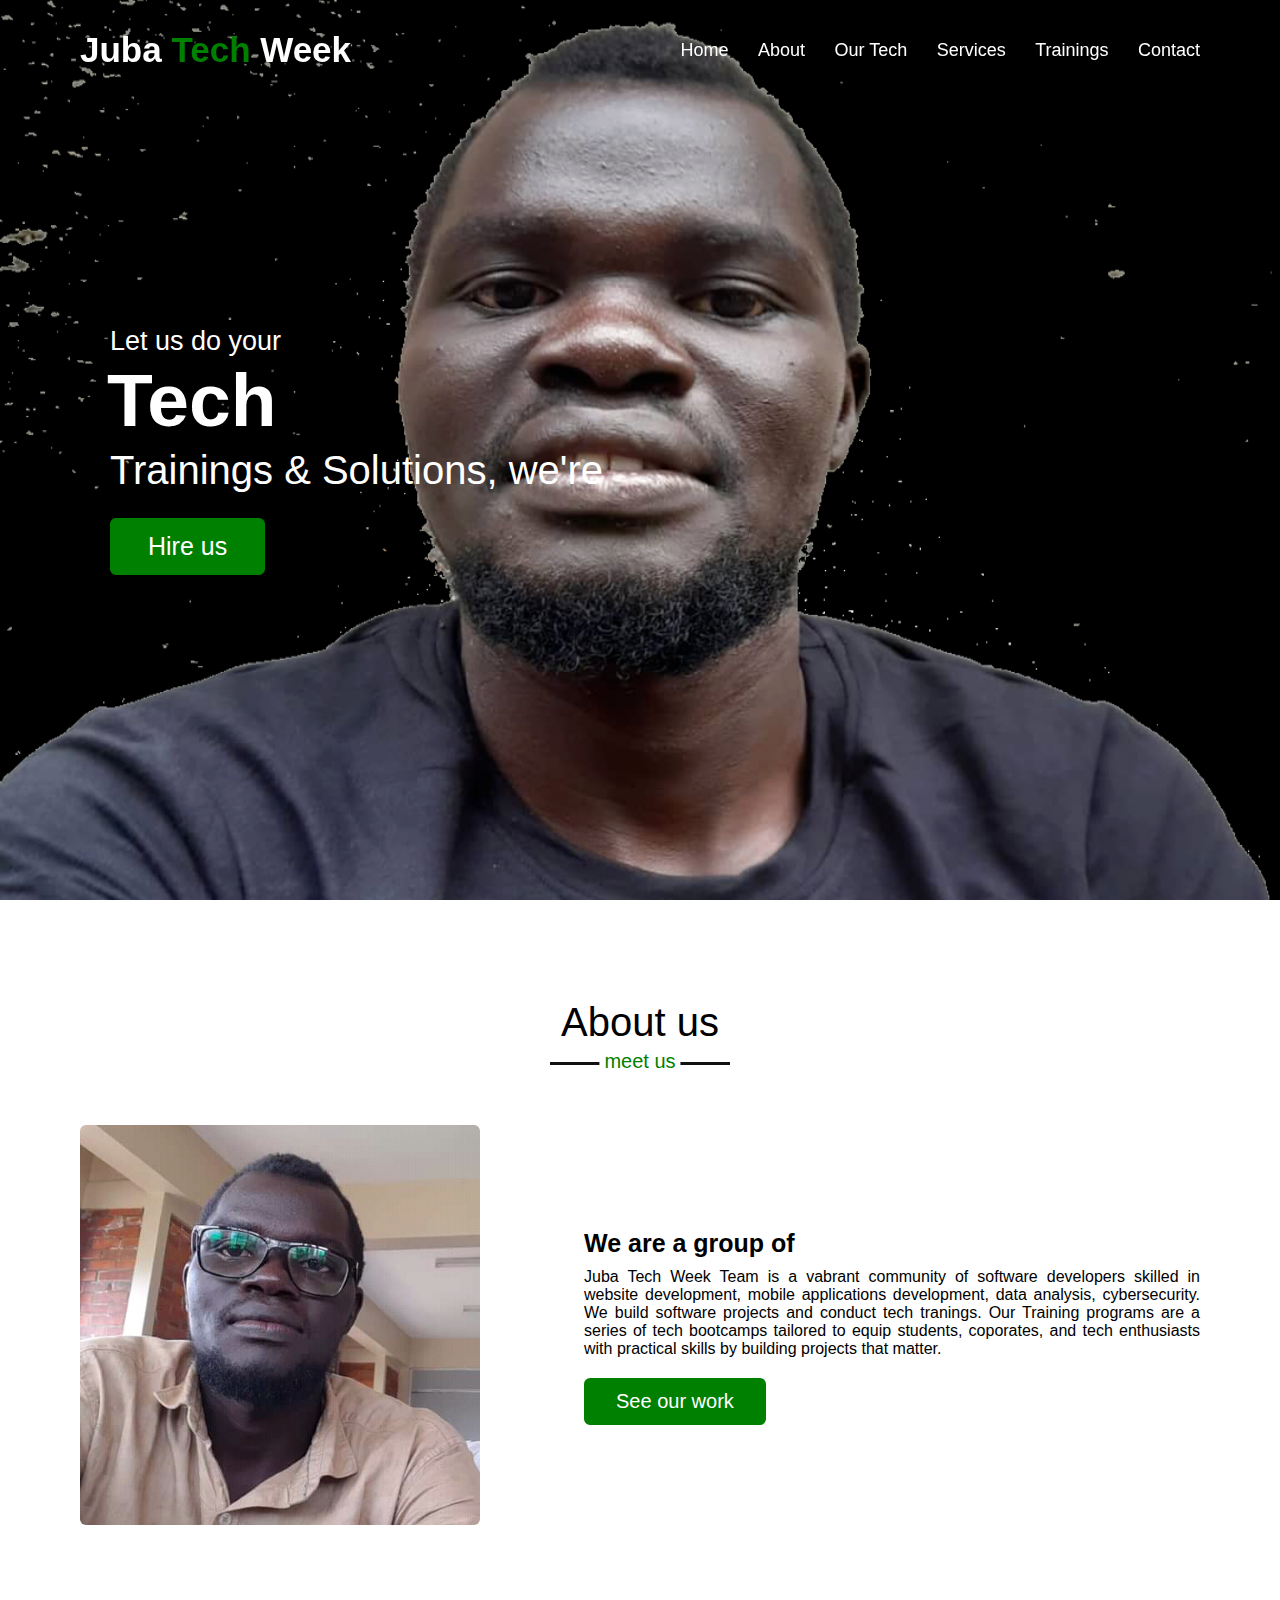
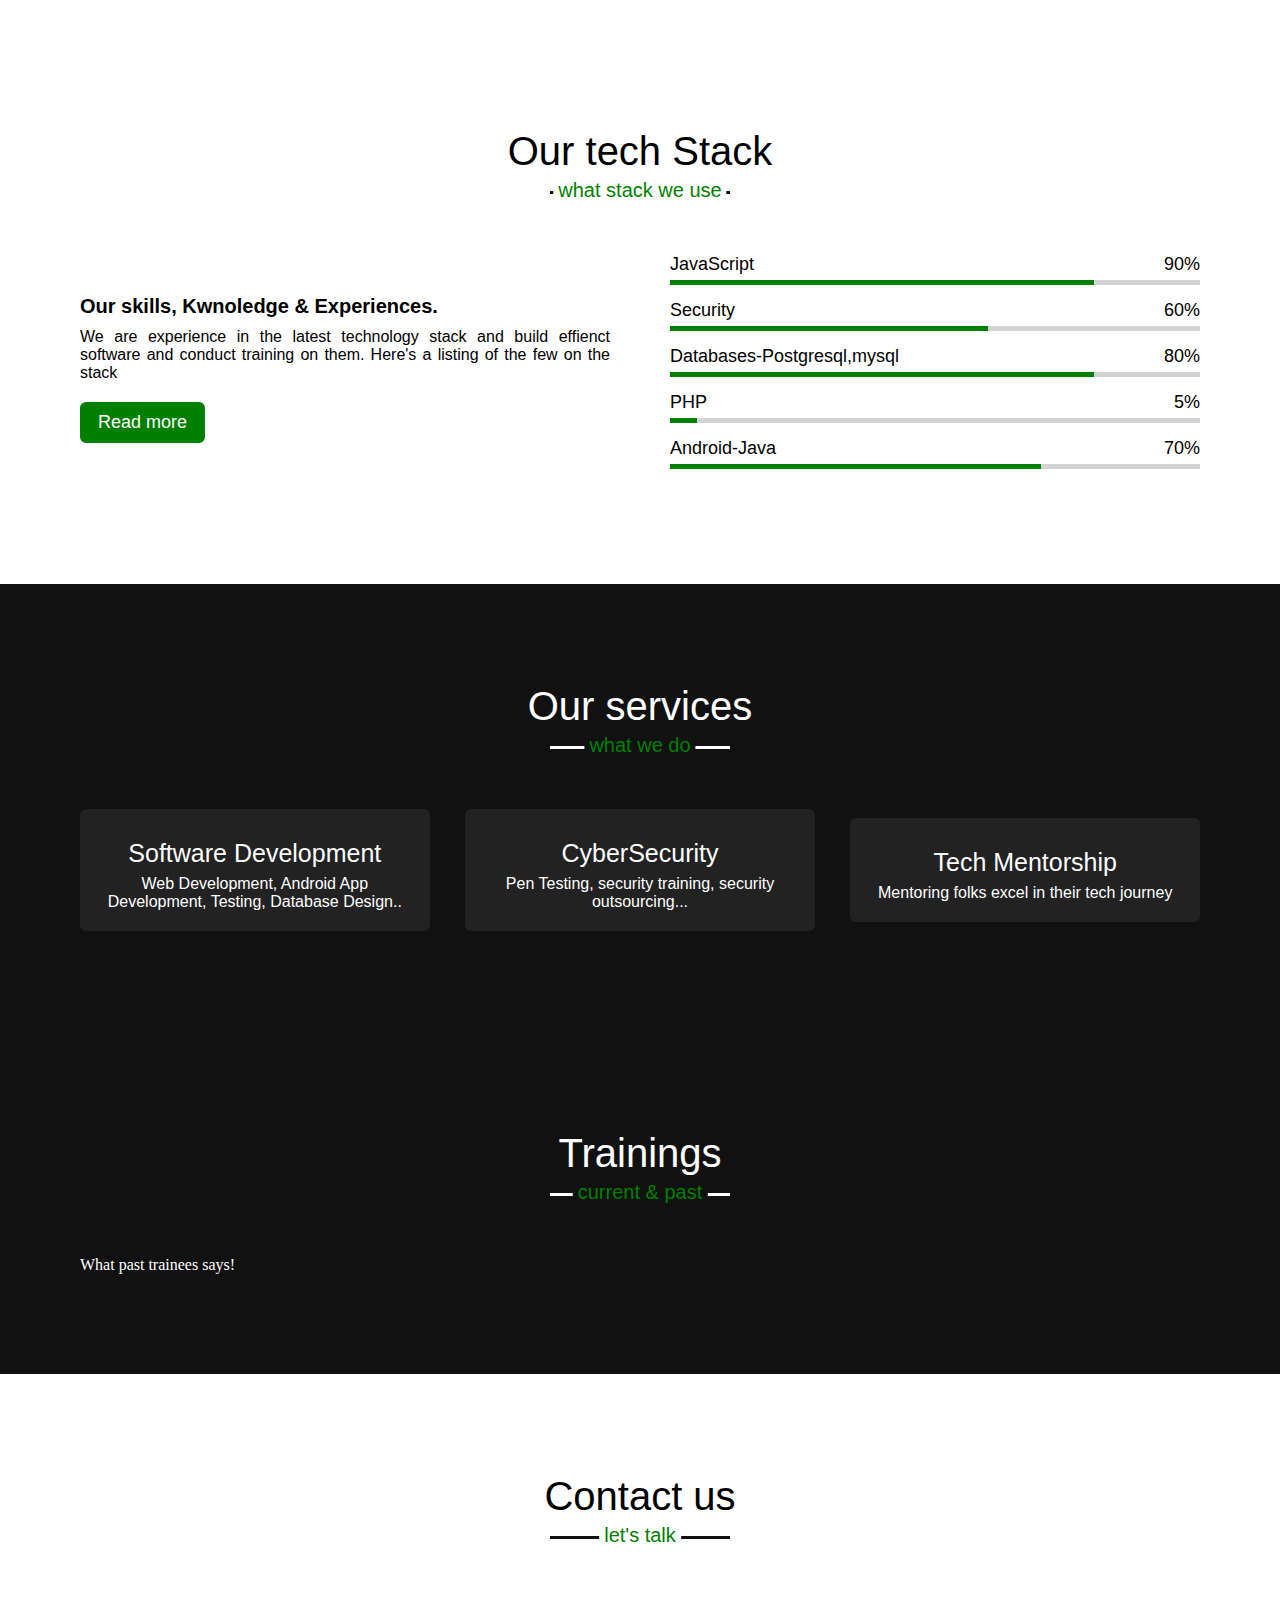
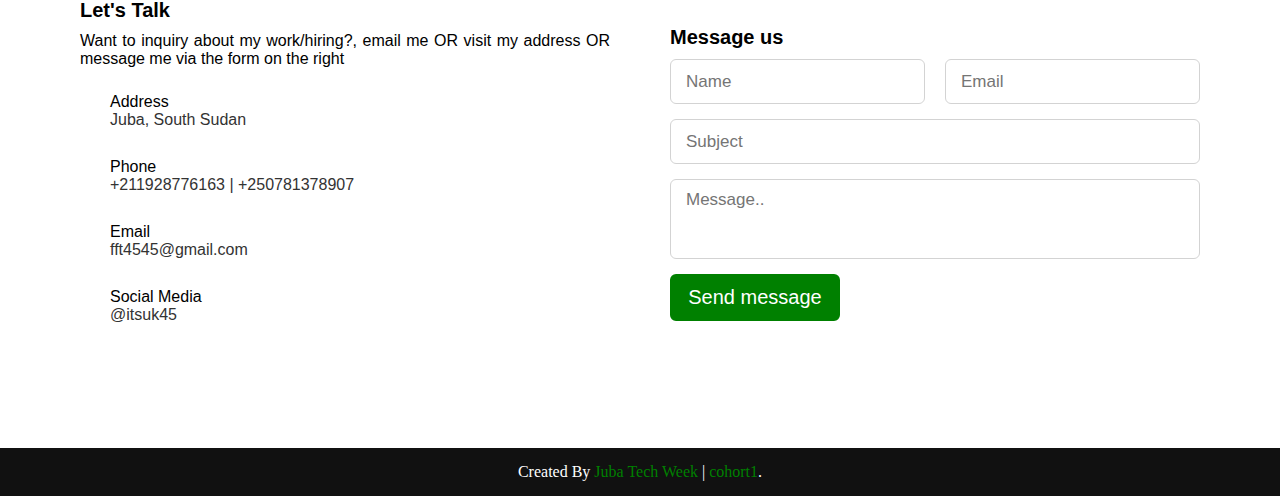
==== index.html @ 0231dffd "change file to redesign a company profile" ====
<!DOCTYPE html>
<!-- Created By Juba Tech Week Team -->
<html lang="en">
<head>
    <meta charset="UTF-8">
    <meta name="viewport" content="width=device-width, initial-scale=1.0">
    <title>Juba Tech Week</title>
    <link rel="stylesheet" href="styles.css">
    <!-- jquery links -->
    <script src="https://kit.fontawesome.com/a076d05399.js"></script>
    <script src="https://code.jquery.com/jquery-3.5.1.min.js"></script>
    <script src="https://cdnjs.cloudflare.com/ajax/libs/typed.js/2.0.11/typed.min.js"></script>
    <script src="https://cdnjs.cloudflare.com/ajax/libs/waypoints/4.0.1/jquery.waypoints.min.js"></script>
    <script src="https://cdnjs.cloudflare.com/ajax/libs/OwlCarousel2/2.3.4/owl.carousel.min.js"></script>
    <link rel="stylesheet" href="https://cdnjs.cloudflare.com/ajax/libs/OwlCarousel2/2.3.4/assets/owl.carousel.min.css">

</head>
<body>
    <div class="scroll-up-btn">
        <i class="fas fa-angle-up"></i>
    </div>
    <nav class="navbar">
        <div class="max-width">
            <div class="logo"><a href="#">Juba <span>Tech </span>Week<br> </a></div>
            <ul class="menu">
                <li><a href="#home" class="menu-btn">Home</a></li>
                <li><a href="#about" class="menu-btn">About</a></li>
                <li><a href="#skills" class="menu-btn">Our Tech</a></li>
                <li><a href="#services" class="menu-btn">Services</a></li>
                <li><a href="#teams" class="menu-btn">Trainings</a></li>
                <li><a href="#contact" class="menu-btn">Contact</a></li>
            </ul>
            <div class="menu-btn">
                <i class="fas fa-bars"></i>
            </div>
        </div>
    </nav>

    <!-- home section start -->
    <section class="home" id="home">
        <div class="max-width">
            <div class="home-content">
                <div class="text-1">Let us do your </div>
                <div class="text-2">Tech</div>
                <div class="text-3">Trainings & Solutions, we're <span class="typing"></span></div>
                <a href="#contact">Hire us</a>
            </div>
        </div>
    </section>

    <!-- about section start -->
    <section class="about" id="about">
        <div class="max-width">
            <h2 class="title">About us</h2>
            <div class="about-content">
                <div class="column left">
                    <img src="images/kose.jpg" alt="">
                </div>
                <div class="column right">
                    <div class="text">We are a group of <span class="typing-2"></span></div>
                    <p>Juba Tech Week Team is a vabrant community of software developers skilled in website development, mobile applications development, data analysis, cybersecurity.
                    We build software projects and conduct tech tranings. Our Training programs are a series of tech bootcamps tailored to equip students, coporates, and tech enthusiasts with practical skills by building projects that matter.</p>
                    <a href="#">See our work</a>
                </div>
            </div>
        </div>
    </section>

    <!-- skills section start -->
    <section class="skills" id="skills">
        <div class="max-width">
            <h2 class="title">Our tech Stack</h2>
            <div class="skills-content">
                <div class="column left">
                    <div class="text">Our skills, Kwnoledge & Experiences.</div>
                    <p>We are experience in the latest technology stack and build effienct software and conduct training on them. Here's a listing of the few on the stack </p>
                    <a href="#">Read more</a>
                </div>
                <div class="column right">
                    <div class="bars">
                        <div class="info">
                            <span>JavaScript</span>
                            <span>90%</span>
                        </div>
                        <div class="line js"></div>
                    </div>
                    <div class="bars">
                        <div class="info">
                            <span>Security</span>
                            <span>60%</span>
                        </div>
                        <div class="line css"></div>
                    </div>
                    <div class="bars">
                        <div class="info">
                            <span>Databases-Postgresql,mysql</span>
                            <span>80%</span>
                        </div>
                        <div class="line js"></div>
                    </div>
                    <div class="bars">
                        <div class="info">
                            <span>PHP</span>
                            <span>5%</span>
                        </div>
                        <div class="line php"></div>
                    </div>
                    <div class="bars">
                        <div class="info">
                            <span>Android-Java</span>
                            <span>70%</span>
                        </div>
                        <div class="line mysql"></div>
                    </div>
                </div>
            </div>
        </div>
    </section>

        <!-- services section start -->
        <section class="services" id="services">
            <div class="max-width">
                <h2 class="title">Our services</h2>
                <div class="serv-content">
                    <div class="card">
                        <div class="box">
                            <i class="fas fa-code"></i>
                            <div class="text">Software Development</div>
                            <p>Web Development, Android App Development, Testing, Database Design..</p>
                        </div>
                    </div>
                    <div class="card">
                        <div class="box">
                            <i class="fas fa-chart-line"></i>
                            <div class="text">CyberSecurity</div>
                            <p>Pen Testing, security training, security outsourcing...</p>
                        </div>
                    </div>
                    <div class="card">
                        <div class="box">
                            <i class="fas fa-paint-brush"></i>
                            <div class="text">Tech Mentorship</div>
                            <p>Mentoring folks excel in their tech journey</p>
                        </div>
                    </div>
                   </div>
                </div>
            </div>
        </section>

        <!-- teams section start -->
    <section class="teams" id="teams">
      <div class="max-width">
          <h2 class="title">Trainings</h2>
          <div>What past trainees says!</div>
          <div class="carousel owl-carousel">
              <div class="card">
                  <div class="box">
                      <img src="images/martin.jpg" alt="">
                      <div class="text">Martin Taban Aggrey</div>
                      <p><q><i>Learning to code is really having in-advent effect of teaching you how to think critically</i></q></p>
                  </div>
              </div>
              <div class="card">
                  <div class="box">
                      <img src="images/Maquor.jpg" alt="">
                      <div class="text">Sammson Anyuon Anyar</div>
                      <p><q><i>Meeting Juba Tech Week Program was my great pleasure. It was a very amazing learning session that I shall always cherish because it has built alot on my basics in programming</i></q></p>
                  </div>
              </div>
              <div class="card">
                  <div class="box">
                      <img src="images/john.jpg" alt="">
                      <div class="text">John Macur Mabor</div>
                      <p><q><i>I am glad to attend this training . The training was very interesting and has value to your career.</i></q></p>
                  </div>
              </div>
              <div class="card">
                  <div class="box">
                      <img src="images/james.jpg" alt="">
                      <div class="text">Salah James</div>
                      <p>Lorem ipsum dolor sit amet consectetur adipisicing elit.</p>
                  </div>
              </div>
              <div class="card">
                  <div class="box">
                      <img src="images/albino.jpg" alt="">
                      <div class="text">Albino</div>
                      <p>Lorem ipsum dolor sit amet consectetur adipisicing elit.</p>
                  </div>
              </div>
              <div class="card">
                  <div class="box">
                      <img src="images/maria.jpg" alt="">
                      <div class="text">Maria</div>
                      <p>Lorem ipsum dolor sit amet consectetur adipisicing elit.</p>
                  </div>
              </div>
          </div>
      </div>
  </section>


    <!-- contact section start -->
    <section class="contact" id="contact">
        <div class="max-width">
            <h2 class="title">Contact us</h2>
            <div class="contact-content">
                <div class="column left">
                    <div class="text">Let's Talk</div>
                    <p>Want to inquiry about my work/hiring?, email me OR visit my address OR message me via the form on the right</p>
                    <div class="icons">
                        <div class="row">
                            <i class="fas fa-map-marker-alt"></i>
                            <div class="info">
                                <div class="head">Address</div>
                                <div class="sub-title">Juba, South Sudan</div>
                            </div>
                        </div>
                        <div class="row">
                            <i class="fas fa-mobile"></i>
                            <div class="info">
                                <div class="head">Phone</div>
                                <div class="sub-title">+211928776163 | +250781378907 </div>
                            </div>
                        </div>
                        <div class="row">
                            <i class="fas fa-envelope"></i>
                            <div class="info">
                                <div class="head">Email</div>
                                <div class="sub-title">fft4545@gmail.com</div>
                            </div>
                        </div>
                        <div class="row">
                            <i class="fas fa-social"></i>
                            <div class="info">
                                <div class="head">Social Media</div>
                                <div class="sub-title">@itsuk45</div>
                            </div>
                        </div>
                    </div>
                </div>
                <div class="column right">
                    <div class="text">Message us</div>
                    <form action="#">
                        <div class="fields">
                            <div class="field name">
                                <input type="text" placeholder="Name" required>
                            </div>
                            <div class="field email">
                                <input type="email" placeholder="Email" required>
                            </div>
                        </div>
                        <div class="field">
                            <input type="text" placeholder="Subject" required>
                        </div>
                        <div class="field textarea">
                            <textarea cols="30" rows="10" placeholder="Message.." required></textarea>
                        </div>
                        <div class="button">
                            <button type="submit">Send message</button>
                        </div>
                    </form>
                </div>
            </div>
        </div>
    </section>

    <!-- footer section start -->
    <footer>
        <!-- <p id="nameJs"> Kose</p> -->
        <span>Created By <a href="#">Juba Tech Week</a> | <span class="far fa-copyright"></span> 
        <span id="year"></span><a> cohort1</a>.</span>
    </footer>
    <!-- internal js -->
    <!-- external js from 02.11.2020.js  file -->
    <!-- <script src="02.11.2020.js"/>
    <script src="10.2020.js"></script> -->
    <script src="scripts.js"></script>
<!--     <script src="04.11.2020.js"></script>
 --></body>
</html>
---- styles.css ----
/*  import google fonts 
@import url('https://fonts.googleapis.com/css2?family=Poppins:wght@400;500;600;700&family=Ubuntu:wght@400;500;700&display=swap');
*/
*{
  margin: 0;
  padding: 0;
  box-sizing: border-box;
  text-decoration: none;
}
html{
  scroll-behavior: smooth;
}


/* all similar content styling codes */
section{
  padding: 100px 0;
}
.max-width{
  max-width: 1300px;
  padding: 0 80px;
  margin: auto;
}
.about, .skills, .services, .contact, .teams footer{
  font-family: 'Poppins', sans-serif;
}
.about .about-content, 
.services .serv-content,
.skills .skills-content,
.contact .contact-content{
  display: flex;
  flex-wrap: wrap;
  align-items: center;
  justify-content: space-between;
}
section .title{
  position: relative;
  text-align: center;
  font-size: 40px;
  font-weight: 500;
  margin-bottom: 60px;
  padding-bottom: 20px;
  font-family: 'Ubuntu', sans-serif;
}
section .title::before{
  content: "";
  position: absolute;
  bottom: 0px;
  left: 50%;
  width: 180px;
  height: 3px;
  background: #111;
  transform: translateX(-50%);
}
section .title::after{
  position: absolute;
  bottom: -8px;
  left: 50%;
  font-size: 20px;
  color: green;
  padding: 0 5px;
  background: #fff;
  transform: translateX(-50%);
}

/* navbar styling */
.navbar{
  position: fixed;
  width: 100%;
  z-index: 999;
  padding: 30px 0;
  font-family: 'Ubuntu', sans-serif;
  transition: all 0.3s ease;
}
.navbar.sticky{
  padding: 15px 0;
  background: green;
}
.navbar .max-width{
  display: flex;
  align-items:center;
  justify-content: space-between;
}
.navbar .logo a{
  color: #fff;
  font-size: 35px;
  font-weight: 600;
}
/*.navbar .logo::after{
  content: "<learn, build, innovate>";
  color: red;
  font-size: 14px;
  margin-left: 20%;
  margin-top: 100px;
  background: yellow;
  padding: 10px;
}*/
.navbar .logo a span{
  color: green;
  transition: all 0.3s ease;
}
.navbar.sticky .logo a span{
  color: #fff;
}
.navbar .menu li{
  list-style: none;
  display: inline-block;
}
.navbar .menu li a{
  display: block;
  color: #fff;
  font-size: 18px;
  font-weight: 500;
  margin-left: 25px;
  transition: color 0.3s ease;
}
.navbar .menu li a:hover{
  color: green;
}
.navbar.sticky .menu li a:hover{
  color: #fff;
}


/* menu btn styling */
.menu-btn{
    color: #fff;
    font-size: 23px;
    cursor: pointer;
    display: none;
}
.scroll-up-btn{
    position: fixed;
    height: 45px;
    width: 42px;
    background: green;
    right: 30px;
    bottom: 10px;
    text-align: center;
    line-height: 45px;
    color: #fff;
    z-index: 9999;
    font-size: 30px;
    border-radius: 6px;
    border-bottom-width: 2px;
    cursor: pointer;
    opacity: 0;
    pointer-events: none;
    transition: all 0.3s ease;
}
.scroll-up-btn.show{
    bottom: 30px;
    opacity: 1;
    pointer-events: auto;
}
.scroll-up-btn:hover{
    filter: brightness(90%);
}

/* home section styling */
.home{
  display: flex;
  background: url("images/kosebanner-black.png") no-repeat center;
  background-position-y: 15%;
  height: 100vh;
  color: #fff;
  min-height: 500px;
  background-size:cover;
  background-attachment:fixed;
  font-family: 'Ubuntu', sans-serif;
}
.home .max-width{
  margin: auto 0 auto 30px;
}
.home .home-content .text-1{
  font-size: 27px;
}
.home .home-content .text-2{
  font-size: 75px;
  font-weight: 600;
  margin-left: -3px;
}
.home .home-content .text-3{
  font-size: 40px;
  margin: 5px 0;
}
.home .home-content .text-3 span{
  color: green;
  font-weight: 500;
}
.home .home-content a{
  display: inline-block;
  background: green;
  color: #fff;
  font-size: 25px;
  padding: 12px 36px;
  margin-top: 20px;
  font-weight: 400;
  border-radius: 6px;
  border: 2px solid green;
  transition: all 0.3s ease;
}
.home .home-content a:hover{
  color: green;
  background: none;
}

/* about section styling */
.about .title::after{
  content: "meet us";
}
.about .about-content .left{
  width: 45%;
}
.about .about-content .left img{
  height: 400px;
  width: 400px;
  object-fit: cover;
  border-radius: 6px;
}
.about .about-content .right{
  width: 55%;
}
.about .about-content .right .text{
  font-size: 25px;
  font-weight: 600;
  margin-bottom: 10px;
}
.about .about-content .right .text span{
  color: green;
}
.about .about-content .right p{
  text-align: justify;
}
.about .about-content .right a{
  display: inline-block;
  background: green;
  color: #fff;
  font-size: 20px;
  font-weight: 500;
  padding: 10px 30px;
  margin-top: 20px;
  border-radius: 6px;
  border: 2px solid green;
  transition: all 0.3s ease;
}
.about .about-content .right a:hover{
  color: green;
  background: none;
}

/* skills section styling */

.skills .title::after{
content: "what stack we use";
}
.skills .skills-content .column{
width: calc(50% - 30px);
}
.skills .skills-content .left .text{
font-size: 20px;
font-weight: 600;
margin-bottom: 10px;
}
.skills .skills-content .left p{
text-align: justify;
}
.skills .skills-content .left a{
display: inline-block;
background: green;
color: #fff;
font-size: 18px;
font-weight: 500;
padding: 8px 16px;
margin-top: 20px;
border-radius: 6px;
border: 2px solid green;
transition: all 0.3s ease;
}
.skills .skills-content .left a:hover{
color: green;
background: none;
}
.skills .skills-content .right .bars{
margin-bottom: 15px;
}
.skills .skills-content .right .info{
display: flex;
margin-bottom: 5px;
align-items: center;
justify-content: space-between;
}
.skills .skills-content .right span{
font-weight: 500;
font-size: 18px;
}
.skills .skills-content .right .line{
height: 5px;
width: 100%;
background: lightgrey;
position: relative;
}
.skills .skills-content .right .line::before{
content: "";
position: absolute;
height: 100%;
left: 0;
top: 0;
background: green;
}
.skills-content .right .js::before{
width: 90%;
}
.skills-content .right .css::before{
width: 60%;
}
.skills-content .right .js::before{
width: 80%;
}
.skills-content .right .php::before{
width: 5%;
}
.skills-content .right .mysql::before{
width: 70%;
}


/* services section styling */
.services, .teams{
  color:#fff;
  background: #111;
}
.services .title::before,
.teams .title::before{
  background: #fff;
}
.services .title::after,
.teams .title::after{
  background: #111;
  content: "what we do";
}
.services .serv-content .card{
  width: calc(33% - 20px);
  background: #222;
  text-align: center;
  border-radius: 6px;
  padding: 20px 25px;
  cursor: pointer;
  transition: all 0,3s ease;
}
.services .serv-content .card:hover{
  background: green;
}
.services .serv-content .card .box{
  transition: all 0.3s ease;
}
.services .serv-content .card:hover .box{
  transform: scale(1.05);
}
.services .serv-content .card i{
  font-size: 50px;
  color: green;
  transition: color 0.3s ease;
}
.services .serv-content .card:hover i{
  color: #fff;
}
.services .serv-content .card .text{
  font-size: 25px;
  font-weight: 500;
  margin: 10px 0 7px 0;
}

/* teams section styling */
.teams .title::after{
    content: "current & past";
}
.teams .carousel .card{
    background: #222;
    border-radius: 6px;
    padding: 25px 35px;
    text-align: center;
    overflow: hidden;
    transition: all 0.3s ease;
}
.teams .carousel .card:hover{
    background: green;
}
.teams .carousel .card .box{
    display: flex;
    flex-direction: column;
    align-items: center;
    justify-content: center;
    transition: all 0.3s ease;
}
.teams .carousel .card:hover .box{
    transform: scale(1.05);
}
.teams .carousel .card .text{
    font-size: 25px;
    font-weight: 500;
    margin: 10px 0 7px 0;
}
.teams .carousel .card img{
    height: 150px;
    width: 150px;
    object-fit: cover;
    border-radius: 50%;
    border: 5px solid green;
    transition: all 0.3s ease;
}
.teams .carousel .card:hover img{
    border-color: #fff;
}
.owl-dots{
    text-align: center;
    margin-top: 20px;
}
.owl-dot{
    height: 13px;
    width: 13px;
    margin: 0 5px;
    outline: none!important;
    border-radius: 50%;
    border: 2px solid green!important;
    transition: all 0.3s ease;
}
.owl-dot.active{
    width: 35px;
    border-radius: 14px;
}
.owl-dot.active,
.owl-dot:hover{
    background: green!important;
}


/* contact section styling */
.contact .title::after{
  content: "let's talk";
}
.contact .contact-content .column{
  width: calc(50% - 30px);
}
.contact .contact-content .text{
  font-size: 20px;
  font-weight: 600;
  margin-bottom: 10px;
}
.contact .contact-content .left p{
  text-align: justify;
}
.contact .contact-content .left .icons{
  margin: 10px 0;
}
.contact .contact-content .row{
  display: flex;
  height: 65px;
  align-items: center;
}
.contact .contact-content .row .info{
  margin-left: 30px;
}
.contact .contact-content .row i{
  font-size: 25px;
  color: green;
}
.contact .contact-content .info .head{
  font-weight: 500;
}
.contact .contact-content .info .sub-title{
  color: #333;
}
.contact .right form .fields{
  display: flex;
}
.contact .right form .field,
.contact .right form .fields .field{
  height: 45px;
  width: 100%;
  margin-bottom: 15px;
}
.contact .right form .textarea{
  height: 80px;
  width: 100%;
}
.contact .right form .name{
  margin-right: 10px;
}
.contact .right form .email{
  margin-left: 10px;  
}
.contact .right form .field input,
.contact .right form .textarea textarea{
  height: 100%;
  width: 100%;
  border: 1px solid lightgrey;
  border-radius: 6px;
  outline: none;
  padding: 0 15px;
  font-size: 17px;
  font-family: 'Poppins', sans-serif;
  transition: all 0.3s ease;
}
.contact .right form .field input:focus,
.contact .right form .textarea textarea:focus{
  border-color: #b3b3b3;
}
.contact .right form .textarea textarea{
  padding-top: 10px;
  resize: none;
}
.contact .right form .button{
  height: 47px;
  width: 170px;
}
.contact .right form .button button{
  width: 100%;
  height: 100%;
  border: 2px solid green;
  background: green;
  color: #fff;
  outline: none;
  font-size: 20px;
  font-weight: 500;
  border-radius: 6px;
  cursor: pointer;
  transition: all 0.3s ease;
}
.contact .right form .button button:hover{
  color: green;
  background: none;
}

/* footer section styling */
footer{
  background: #111;
  padding: 15px 23px;
  color: #fff;
  text-align: center;
}
footer span a{
  color: green;
  text-decoration: none;
}
footer span a:hover{
  text-decoration: underline;
}
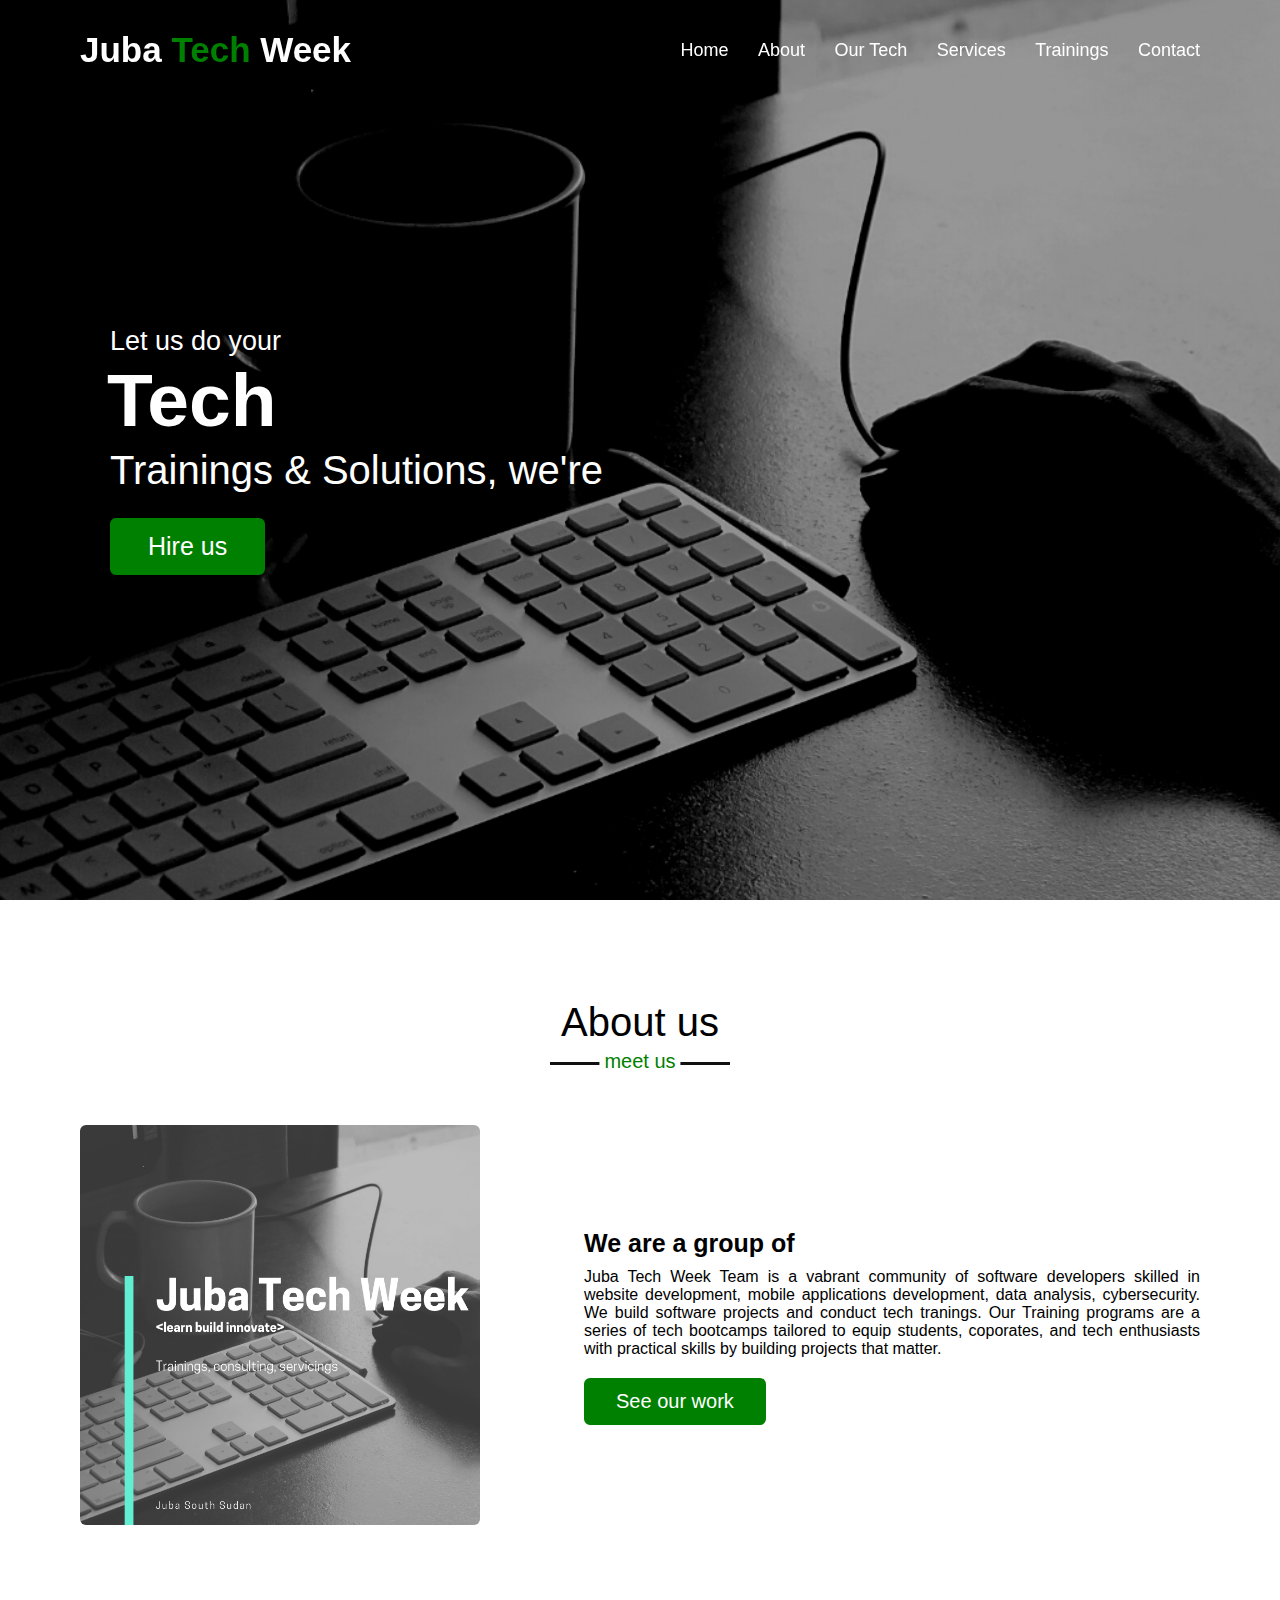
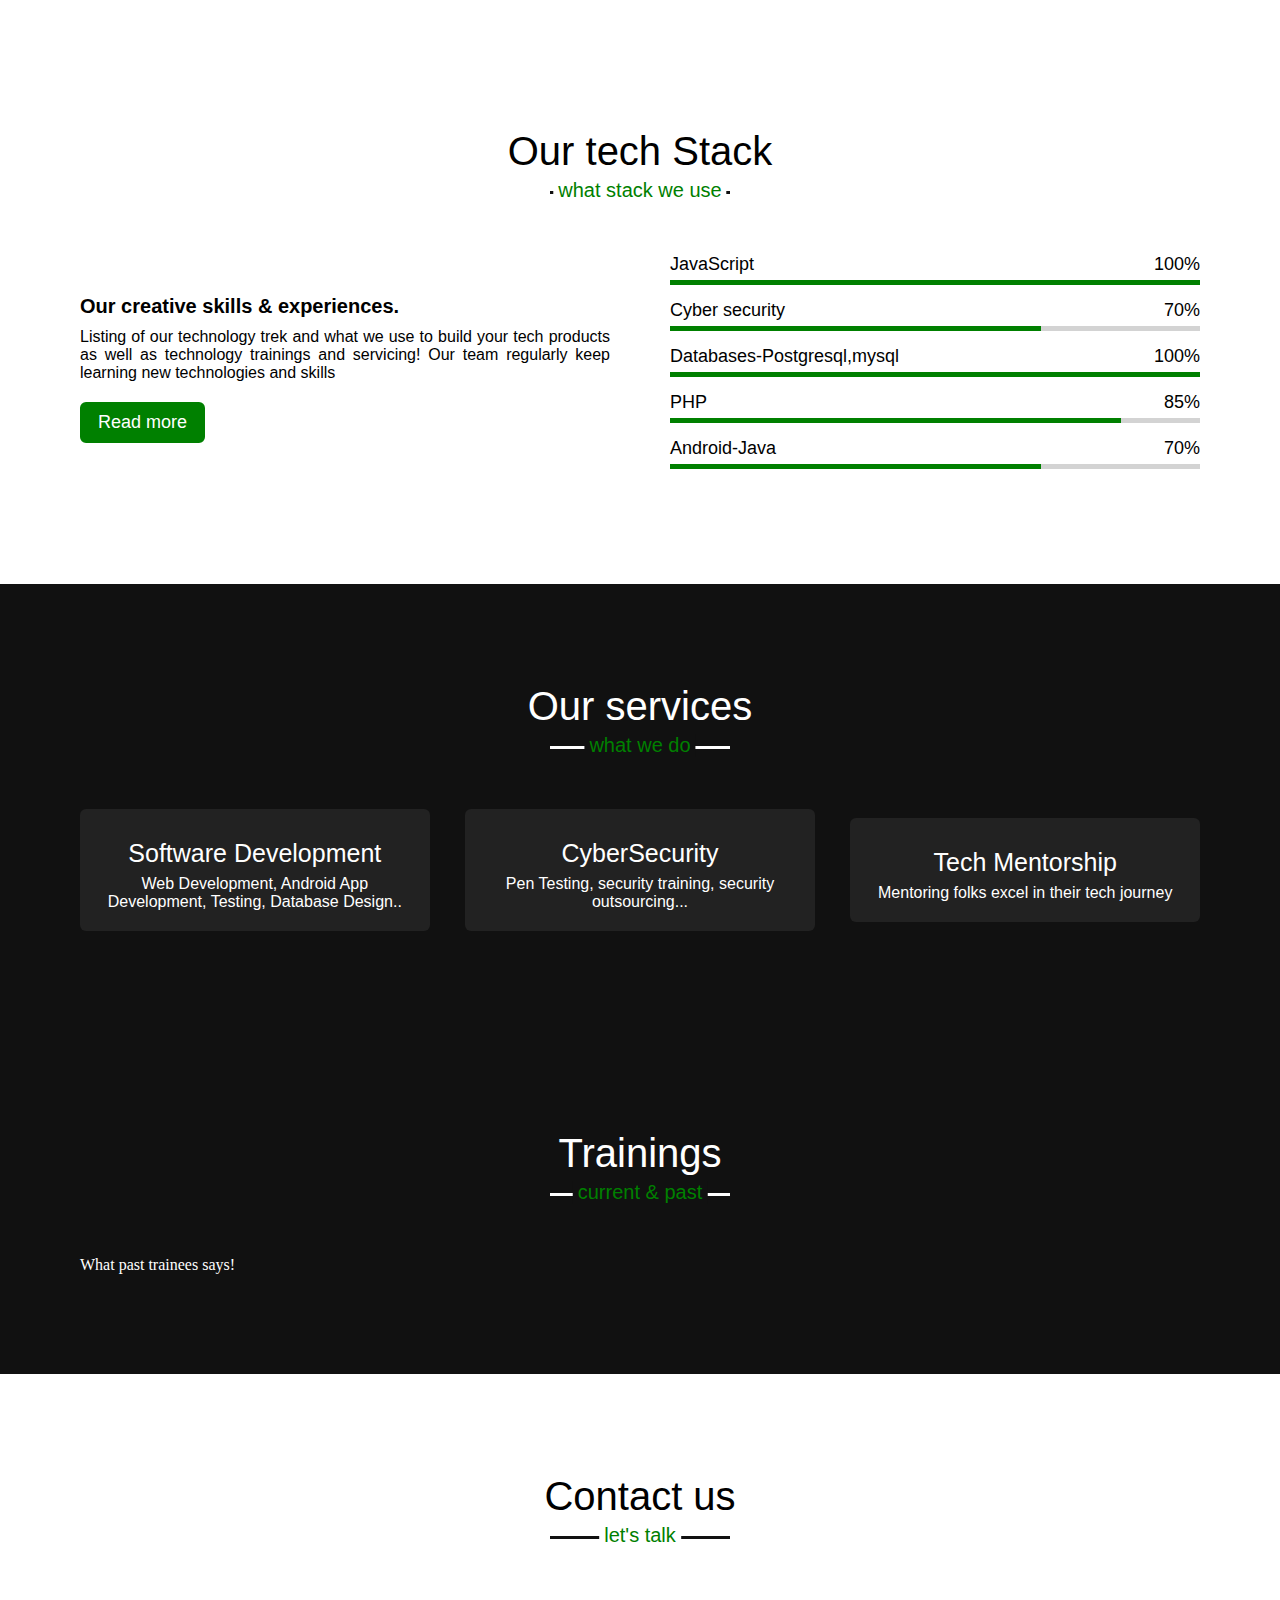
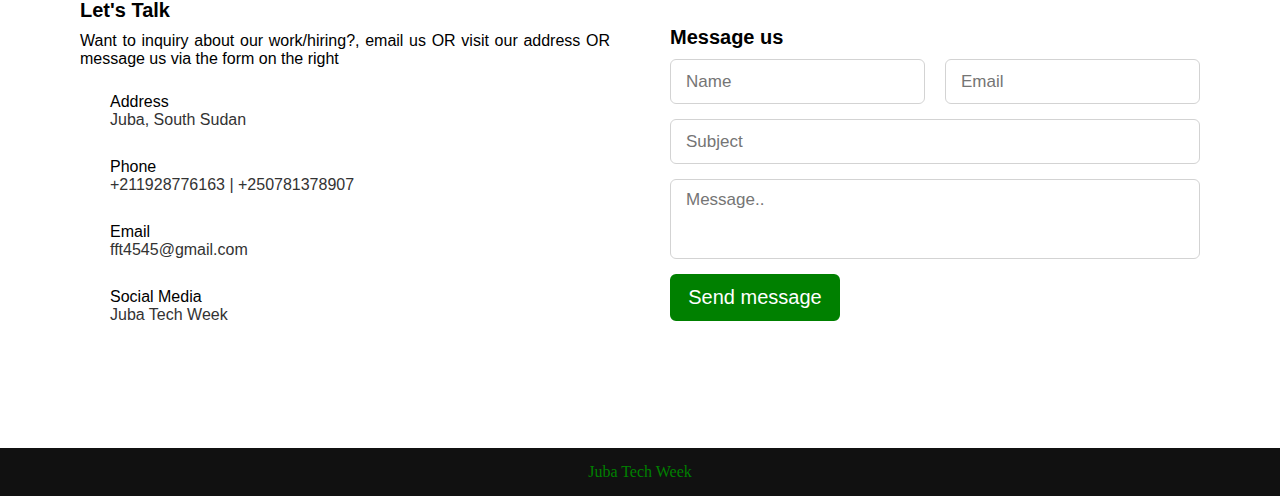
==== commit 923697f6: "redeign the website" ====
--- a/index.html
+++ b/index.html
@@ -54,7 +54,7 @@
             <h2 class="title">About us</h2>
             <div class="about-content">
                 <div class="column left">
-                    <img src="images/kose.jpg" alt="">
+                    <img src="images/jubatechweekcover.png" alt="">
                 </div>
                 <div class="column right">
                     <div class="text">We are a group of <span class="typing-2"></span></div>
@@ -72,36 +72,37 @@
             <h2 class="title">Our tech Stack</h2>
             <div class="skills-content">
                 <div class="column left">
-                    <div class="text">Our skills, Kwnoledge & Experiences.</div>
-                    <p>We are experience in the latest technology stack and build effienct software and conduct training on them. Here's a listing of the few on the stack </p>
+                    <div class="text">Our creative skills & experiences.</div>
+                    <p>Listing of our technology trek and what we use to build your tech products as well as technology trainings and servicing!
+                        Our team regularly keep learning new technologies and skills  </p>
                     <a href="#">Read more</a>
                 </div>
                 <div class="column right">
                     <div class="bars">
                         <div class="info">
                             <span>JavaScript</span>
-                            <span>90%</span>
+                            <span>100%</span>
                         </div>
                         <div class="line js"></div>
                     </div>
                     <div class="bars">
                         <div class="info">
-                            <span>Security</span>
-                            <span>60%</span>
-                        </div>
-                        <div class="line css"></div>
+                            <span>Cyber security</span>
+                            <span>70%</span>
+                        </div>
+                        <div class="line cybersecurity"></div>
                     </div>
                     <div class="bars">
                         <div class="info">
                             <span>Databases-Postgresql,mysql</span>
-                            <span>80%</span>
-                        </div>
-                        <div class="line js"></div>
+                            <span>100%</span>
+                        </div>
+                        <div class="line databases"></div>
                     </div>
                     <div class="bars">
                         <div class="info">
                             <span>PHP</span>
-                            <span>5%</span>
+                            <span>85%</span>
                         </div>
                         <div class="line php"></div>
                     </div>
@@ -110,7 +111,7 @@
                             <span>Android-Java</span>
                             <span>70%</span>
                         </div>
-                        <div class="line mysql"></div>
+                        <div class="line android"></div>
                     </div>
                 </div>
             </div>
@@ -159,21 +160,19 @@
                       <img src="images/martin.jpg" alt="">
                       <div class="text">Martin Taban Aggrey</div>
                       <p><q><i>Learning to code is really having in-advent effect of teaching you how to think critically</i></q></p>
-                  </div>
+                    </div>
               </div>
               <div class="card">
                   <div class="box">
                       <img src="images/Maquor.jpg" alt="">
                       <div class="text">Sammson Anyuon Anyar</div>
-                      <p><q><i>Meeting Juba Tech Week Program was my great pleasure. It was a very amazing learning session that I shall always cherish because it has built alot on my basics in programming</i></q></p>
-                  </div>
+                      <p><q><i>Meeting Juba Tech Week Program was my great pleasure. It was a very amazing learning session that I shall always cherish because it has built alot on my basics in programming</i></q></p>                  </div>
               </div>
               <div class="card">
                   <div class="box">
                       <img src="images/john.jpg" alt="">
                       <div class="text">John Macur Mabor</div>
-                      <p><q><i>I am glad to attend this training . The training was very interesting and has value to your career.</i></q></p>
-                  </div>
+                      <p><q><i>I am glad to attend this training . The training was very interesting and has value to your career.</i></q></p>                  </div>
               </div>
               <div class="card">
                   <div class="box">
@@ -208,7 +207,7 @@
             <div class="contact-content">
                 <div class="column left">
                     <div class="text">Let's Talk</div>
-                    <p>Want to inquiry about my work/hiring?, email me OR visit my address OR message me via the form on the right</p>
+                    <p>Want to inquiry about our work/hiring?, email us OR visit our address OR message us via the form on the right</p>
                     <div class="icons">
                         <div class="row">
                             <i class="fas fa-map-marker-alt"></i>
@@ -235,7 +234,7 @@
                             <i class="fas fa-social"></i>
                             <div class="info">
                                 <div class="head">Social Media</div>
-                                <div class="sub-title">@itsuk45</div>
+                                <div class="sub-title">Juba Tech Week</div>
                             </div>
                         </div>
                     </div>
@@ -269,8 +268,8 @@
     <!-- footer section start -->
     <footer>
         <!-- <p id="nameJs"> Kose</p> -->
-        <span>Created By <a href="#">Juba Tech Week</a> | <span class="far fa-copyright"></span> 
-        <span id="year"></span><a> cohort1</a>.</span>
+        <span> <span class="far fa-copyright"> <a href="#">Juba Tech Week</a></span> 
+        <span id="year"></span></span>
     </footer>
     <!-- internal js -->
     <!-- external js from 02.11.2020.js  file -->
@@ -279,4 +278,4 @@
     <script src="scripts.js"></script>
 <!--     <script src="04.11.2020.js"></script>
  --></body>
-</html>
+</html>--- a/styles.css
+++ b/styles.css
@@ -160,7 +160,7 @@
 /* home section styling */
 .home{
   display: flex;
-  background: url("images/kosebanner-black.png") no-repeat center;
+  background: url("images/jubatechweekcover3.png") no-repeat center;
   background-position-y: 15%;
   height: 100vh;
   color: #fff;
@@ -309,18 +309,18 @@
 background: green;
 }
 .skills-content .right .js::before{
-width: 90%;
-}
-.skills-content .right .css::before{
-width: 60%;
-}
-.skills-content .right .js::before{
-width: 80%;
+width: 100%;
+}
+.skills-content .right .cybersecurity::before{
+width: 70%;
+}
+.skills-content .right .databases::before{
+width: 100%;
 }
 .skills-content .right .php::before{
-width: 5%;
-}
-.skills-content .right .mysql::before{
+width: 85%;
+}
+.skills-content .right .android::before{
 width: 70%;
 }
 
